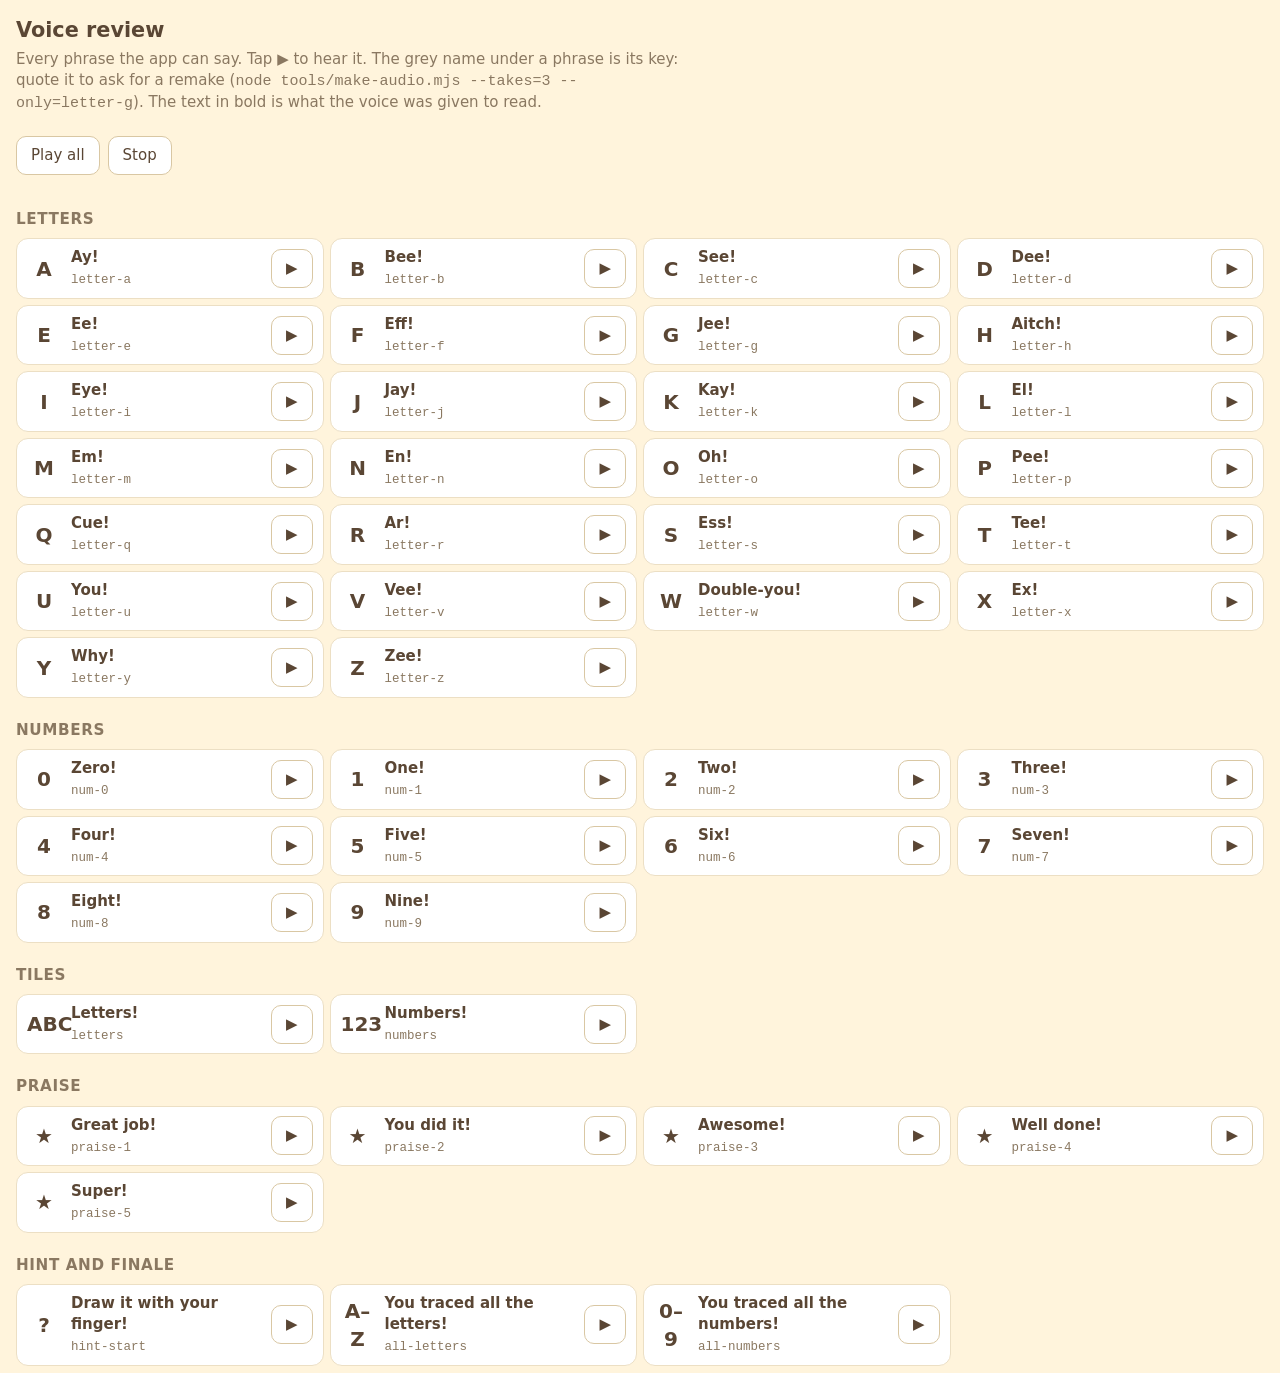
==== tools/audio-review.html @ ea1b4822 "First trial: free drawing over letters and numbers, voice and sounds Home with two tiles, a grid per" ====
<!doctype html>
<html lang="en">
<head>
<meta charset="utf-8">
<meta name="viewport" content="width=device-width, initial-scale=1">
<title>Trace Pop — voice review</title>
<style>
  * { box-sizing: border-box; }
  body { margin: 0; padding: 16px; background: #FFF4DC; color: #5A4634; font: 15px/1.4 system-ui, -apple-system, sans-serif; }
  h1 { font-size: 1.3rem; margin: 0 0 4px; }
  p.lead { margin: 0 0 14px; color: #8a7861; max-width: 70ch; }
  .bar { position: sticky; top: 0; z-index: 2; display: flex; gap: 8px; flex-wrap: wrap; padding: 8px 0 12px; background: #FFF4DC; }
  button { padding: 8px 14px; border: 1px solid #d9c7a3; border-radius: 10px; background: #fff; color: inherit; font: inherit; cursor: pointer; }
  h2 { margin: 22px 0 8px; font-size: 0.95rem; color: #8a7861; text-transform: uppercase; letter-spacing: 0.04em; }
  .rows { display: grid; grid-template-columns: repeat(auto-fill, minmax(250px, 1fr)); gap: 6px; }
  .row { display: grid; grid-template-columns: auto 1fr auto; gap: 10px; align-items: center; padding: 8px 10px; background: #fff; border: 1px solid #ecdfc4; border-radius: 12px; }
  .row.playing { outline: 3px solid #3D9BE9; }
  .row.missing { opacity: 0.55; }
  .sign { width: 34px; text-align: center; font-weight: 700; font-size: 1.25rem; }
  .text b { display: block; }
  .text small { color: #8a7861; font-family: ui-monospace, Menlo, monospace; }
</style>
</head>
<body>
<h1>Voice review</h1>
<p class="lead">Every phrase the app can say. Tap ▶ to hear it. The grey name under a phrase is its key: quote it to ask for a remake (<code>node tools/make-audio.mjs --takes=3 --only=letter-g</code>). The text in bold is what the voice was given to read.</p>
<div class="bar"><button id="all" type="button">Play all</button><button id="stop" type="button">Stop</button></div>
<div id="list"></div>
<script src="../js/glyphs.js"></script>
<script src="../js/speech.js"></script>
<script>
(function () {
  const { glyphs, speech } = window.TP;
  const audio = new Audio();
  let queue = [];
  let current = null;
  function playNext() {
    if (current) current.row.classList.remove('playing');
    current = queue.shift() || null;
    if (!current) return;
    current.row.classList.add('playing');
    current.row.scrollIntoView({ block: 'nearest' });
    audio.src = current.src;
    audio.play().catch(playNext);
  }
  audio.addEventListener('ended', () => setTimeout(playNext, 500));
  audio.addEventListener('error', () => { if (current) current.row.classList.add('missing'); playNext(); });
  function play(list) { audio.pause(); if (current) current.row.classList.remove('playing'); queue = list.slice(); playNext(); }

  const groups = [
    ['Letters', glyphs.set('letter').map((g) => [speech.keyFor(g), g.id])],
    ['Numbers', glyphs.set('number').map((g) => [speech.keyFor(g), g.id])],
    ['Tiles', [['letters', 'ABC'], ['numbers', '123']]],
    ['Praise', speech.PRAISE.map((k) => [k, '★'])],
    ['Hint and finale', [['hint-start', '?'], ['all-letters', 'A–Z'], ['all-numbers', '0–9']]],
  ];
  const list = document.getElementById('list');
  const rows = [];
  for (const [title, items] of groups) {
    const h = document.createElement('h2');
    h.textContent = title;
    const box = document.createElement('div');
    box.className = 'rows';
    list.append(h, box);
    for (const [key, sign] of items) {
      const row = document.createElement('div');
      row.className = 'row';
      row.innerHTML = '<div class="sign"></div><div class="text"><b></b><small></small></div><button type="button">▶</button>';
      row.querySelector('.sign').textContent = sign;
      row.querySelector('b').textContent = speech.SAY[key] || '(no phrase)';
      row.querySelector('small').textContent = key;
      const item = { row, src: '../' + speech.url(key) };
      row.querySelector('button').addEventListener('click', () => play([item]));
      box.append(row);
      rows.push(item);
    }
  }
  document.getElementById('all').addEventListener('click', () => play(rows));
  document.getElementById('stop').addEventListener('click', () => { queue = []; audio.pause(); if (current) current.row.classList.remove('playing'); current = null; });
})();
</script>
</body>
</html>
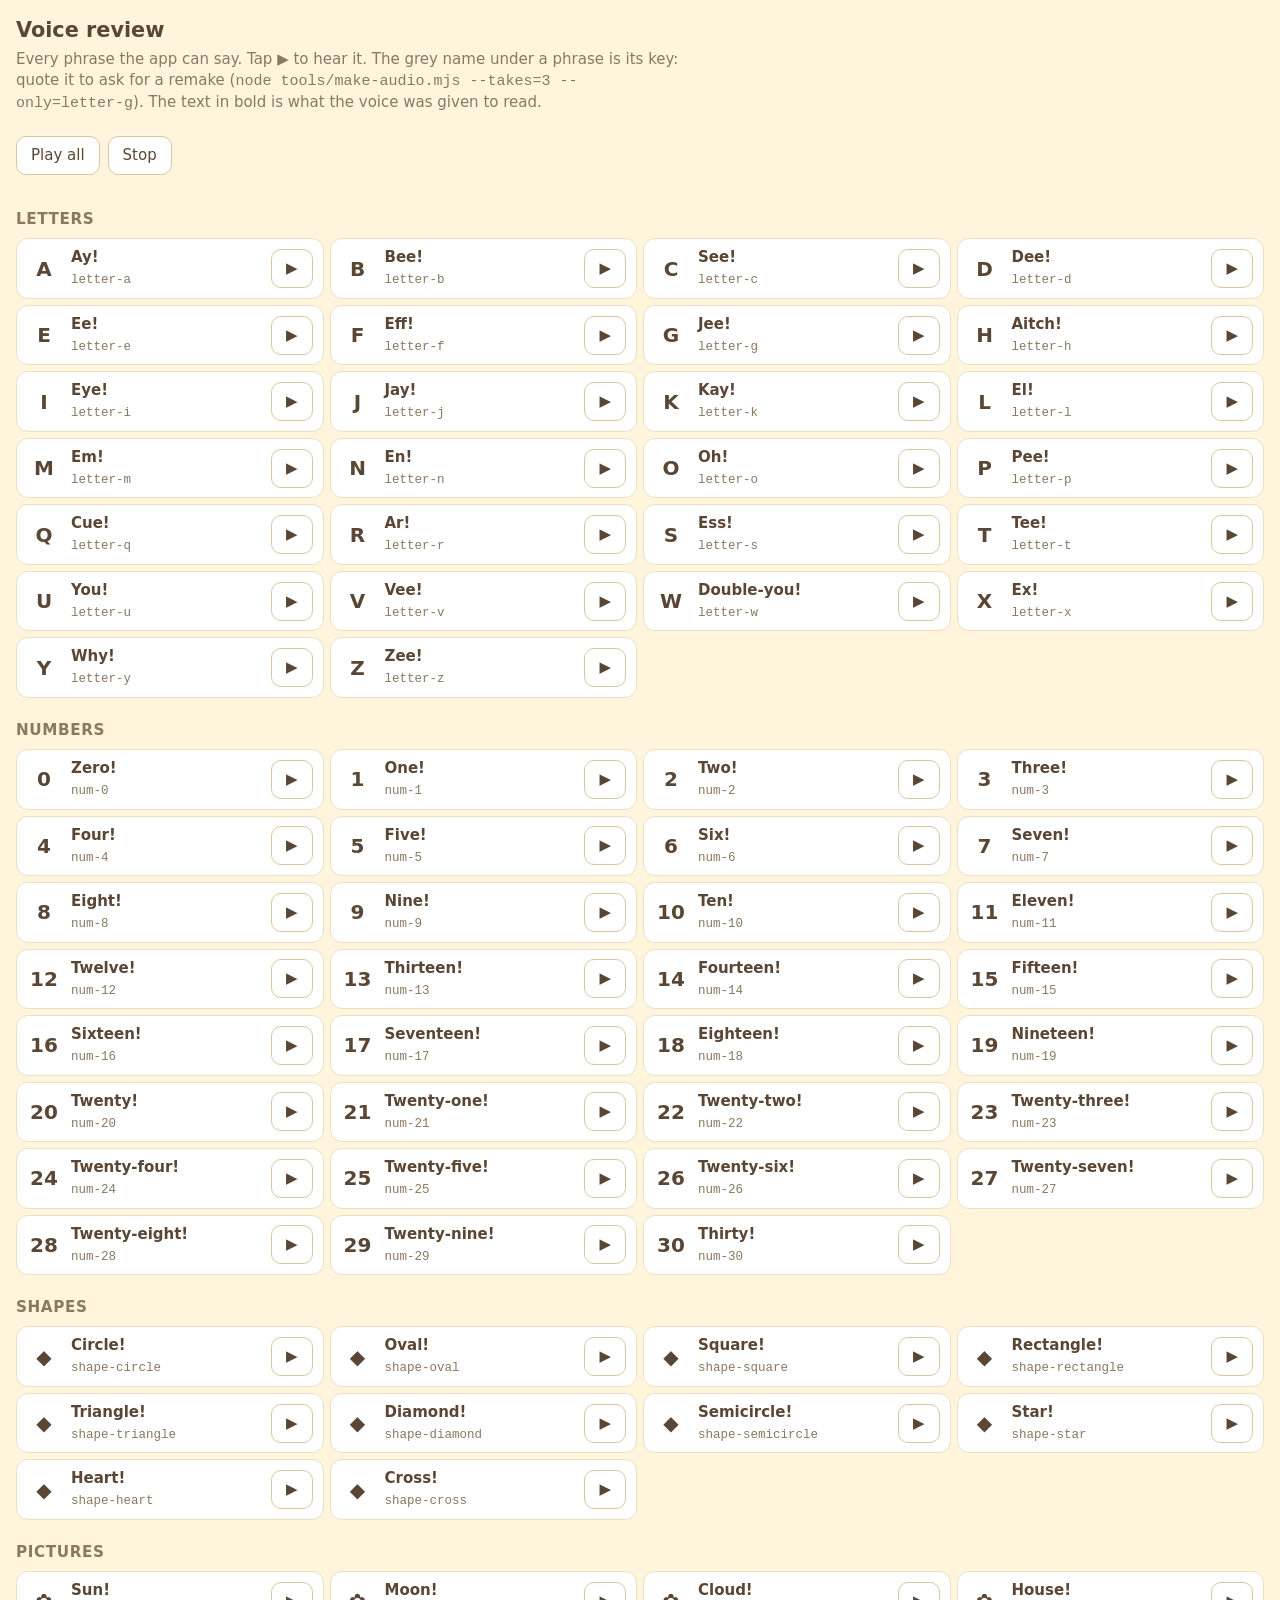
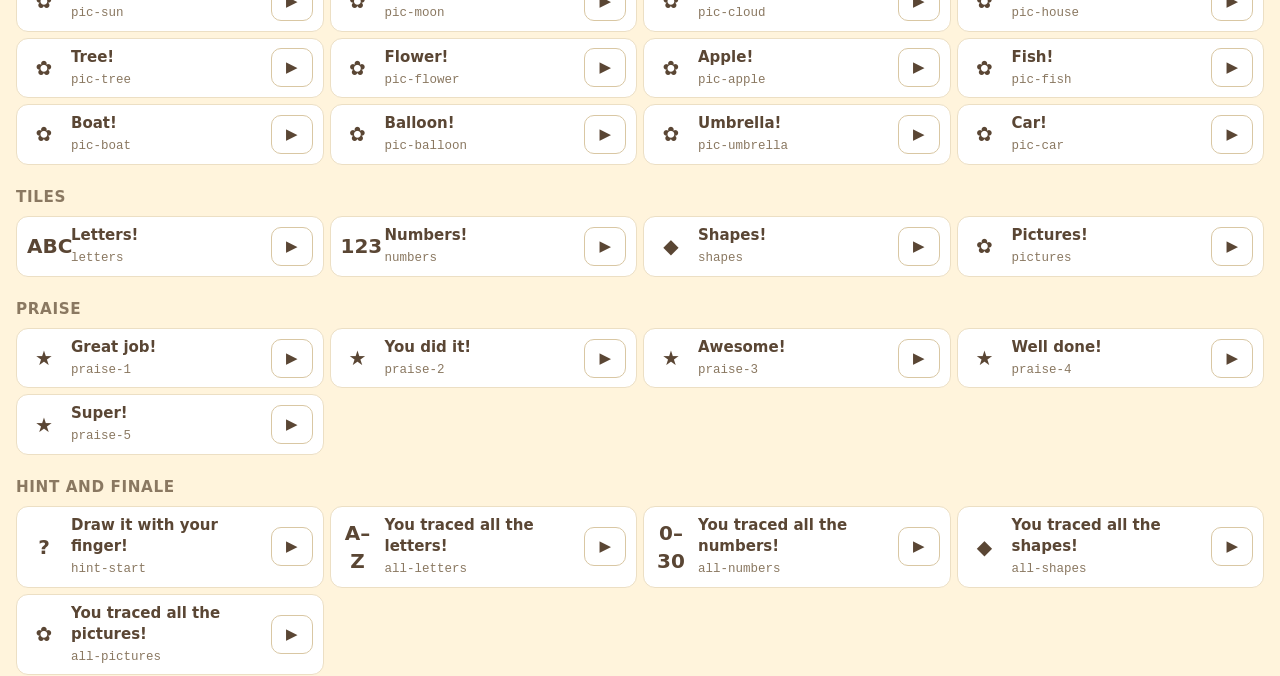
==== commit 3fb3877f: "Shapes and pictures to trace; a bigger 'next' button instead of the card Two new sets, with voice: 1" ====
--- a/tools/audio-review.html
+++ b/tools/audio-review.html
@@ -50,9 +50,11 @@
   const groups = [
     ['Letters', glyphs.set('letter').map((g) => [speech.keyFor(g), g.id])],
     ['Numbers', glyphs.set('number').map((g) => [speech.keyFor(g), g.id])],
-    ['Tiles', [['letters', 'ABC'], ['numbers', '123']]],
+    ['Shapes', glyphs.set('shape').map((g) => [speech.keyFor(g), '◆'])],
+    ['Pictures', glyphs.set('picture').map((g) => [speech.keyFor(g), '✿'])],
+    ['Tiles', [['letters', 'ABC'], ['numbers', '123'], ['shapes', '◆'], ['pictures', '✿']]],
     ['Praise', speech.PRAISE.map((k) => [k, '★'])],
-    ['Hint and finale', [['hint-start', '?'], ['all-letters', 'A–Z'], ['all-numbers', '0–9']]],
+    ['Hint and finale', [['hint-start', '?'], ['all-letters', 'A–Z'], ['all-numbers', '0–30'], ['all-shapes', '◆'], ['all-pictures', '✿']]],
   ];
   const list = document.getElementById('list');
   const rows = [];
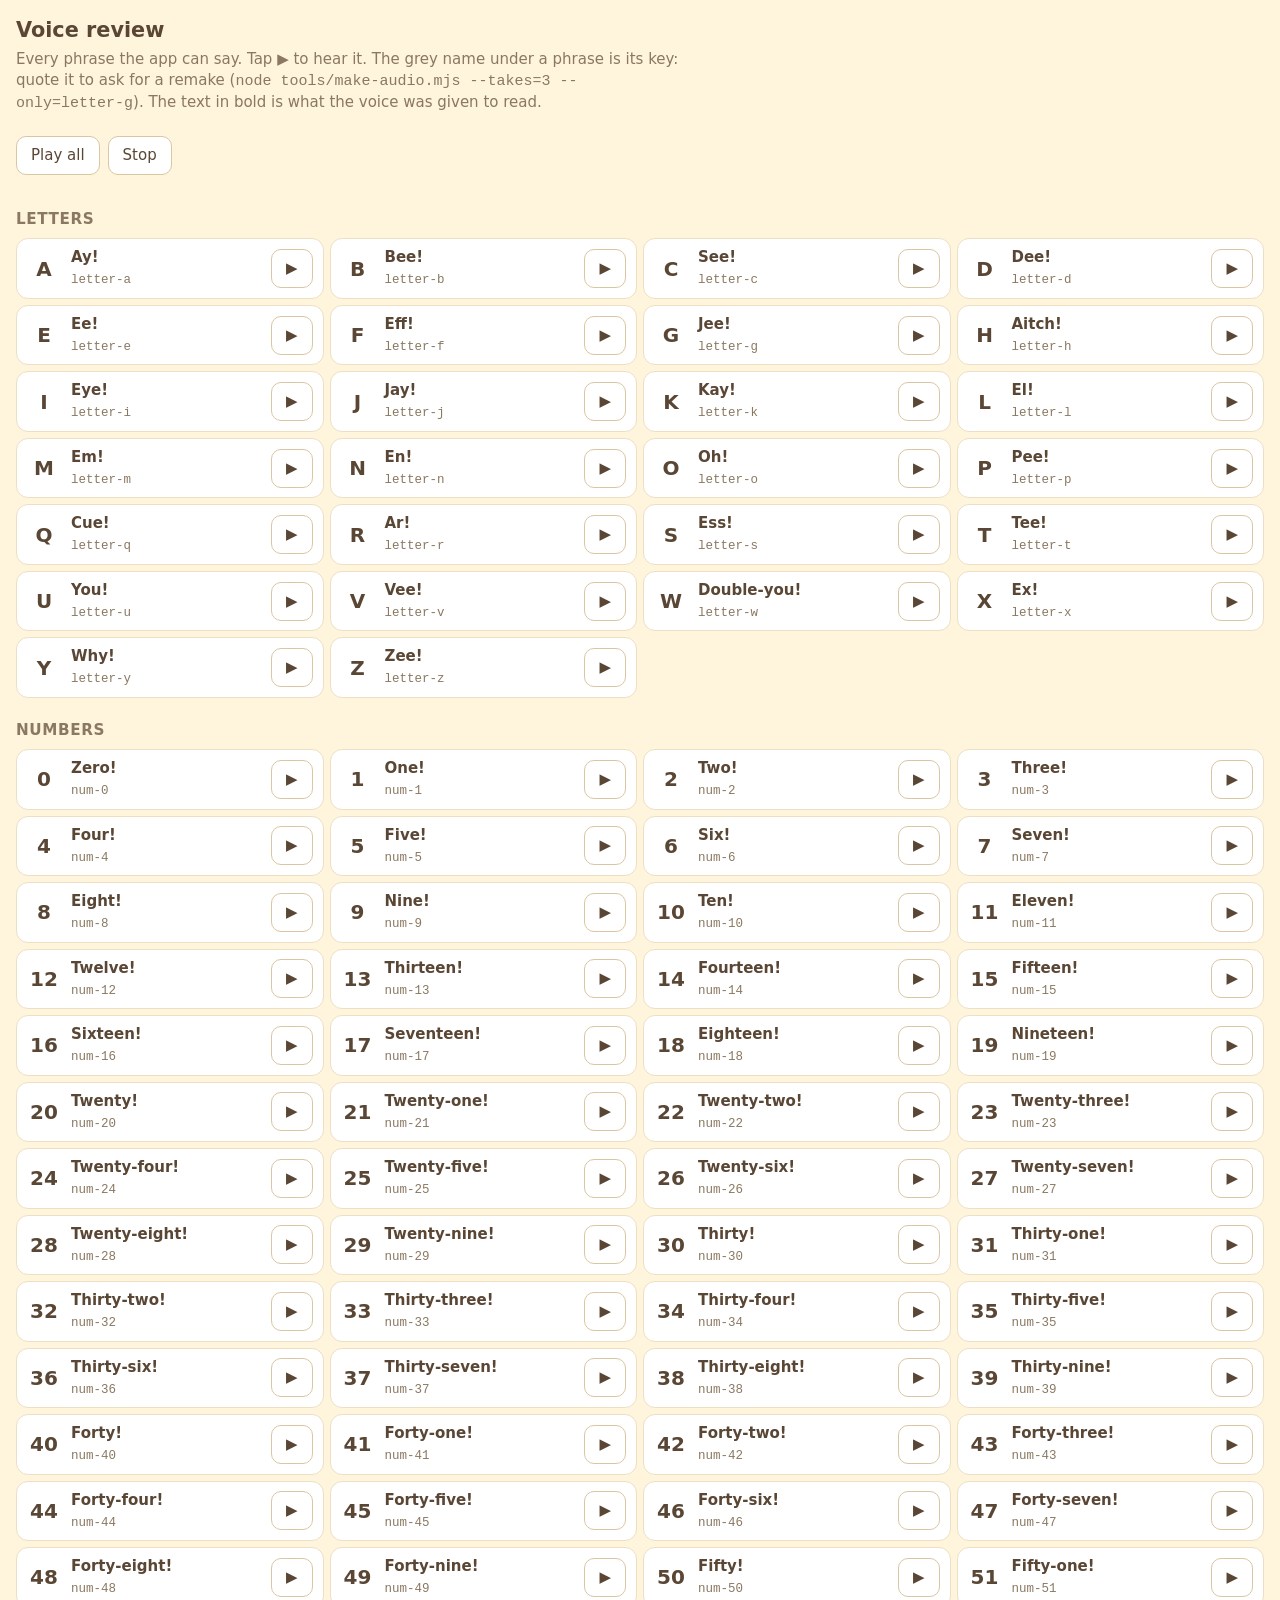
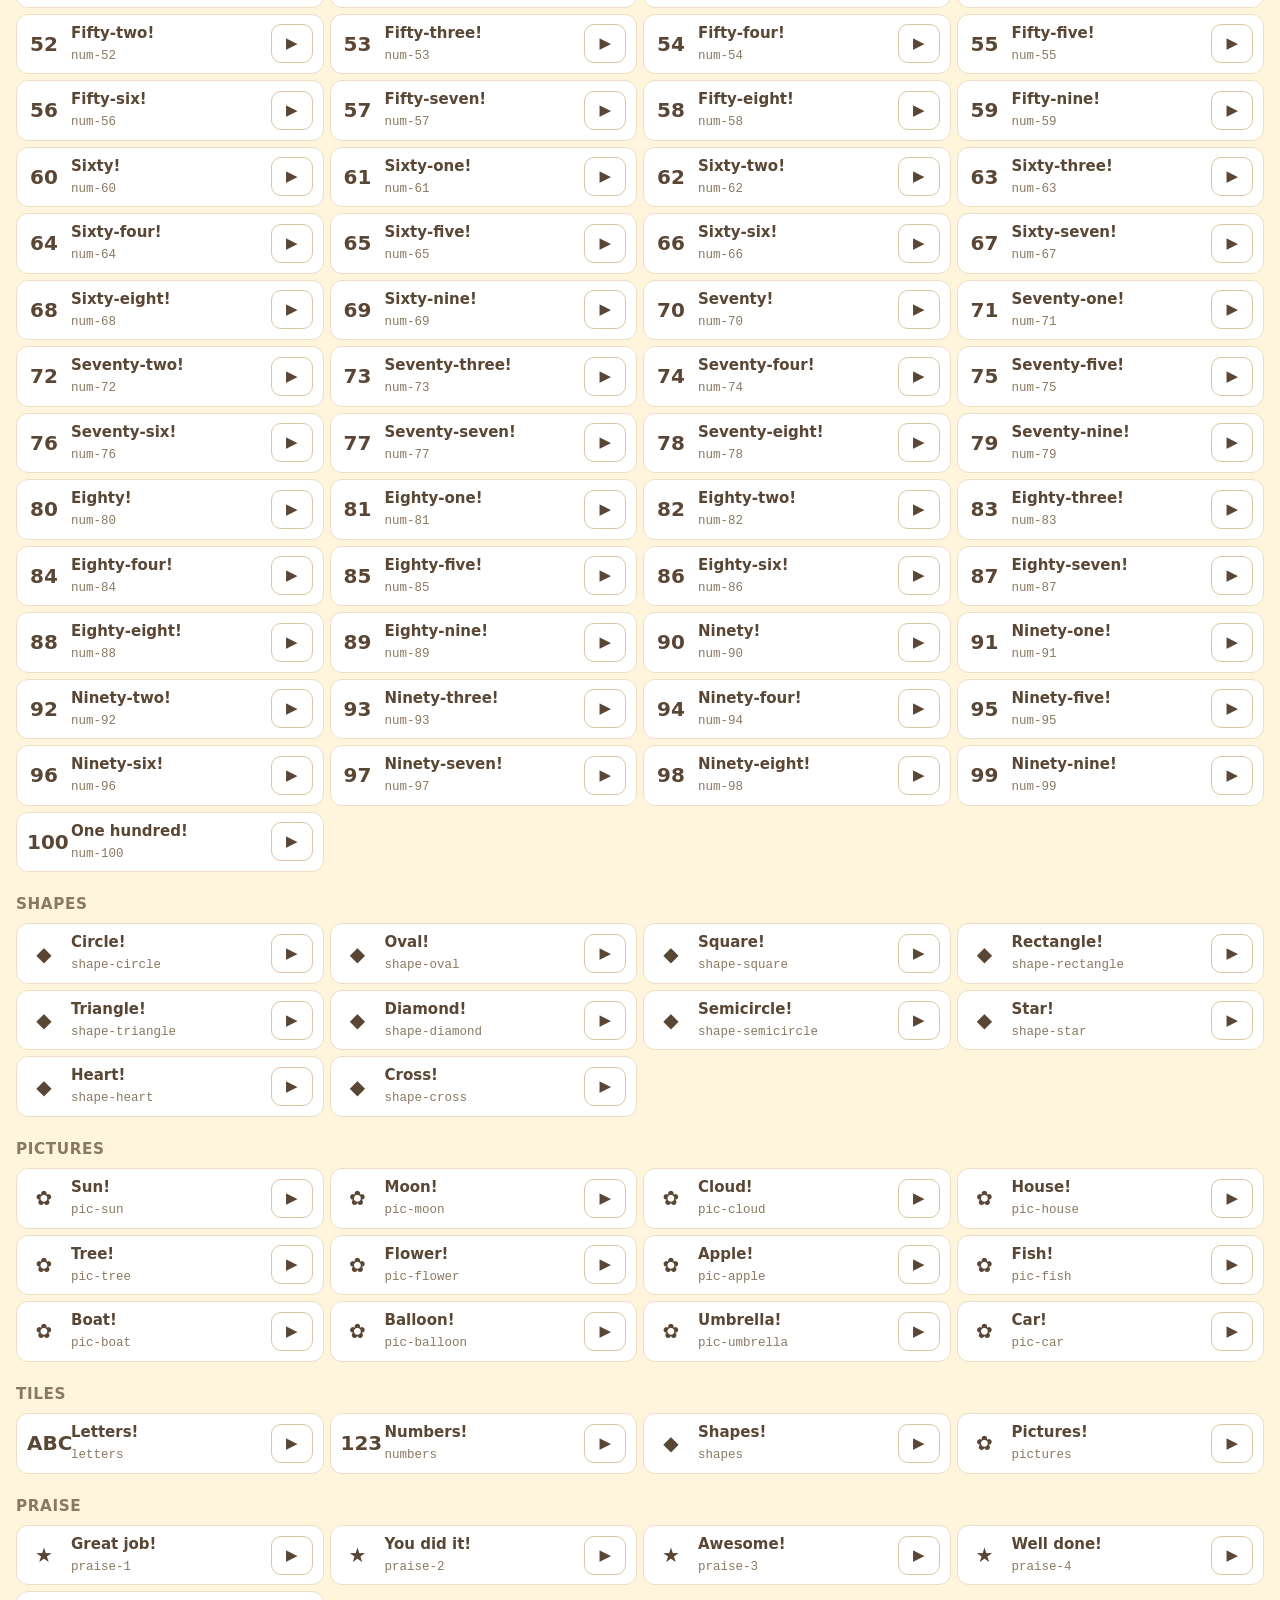
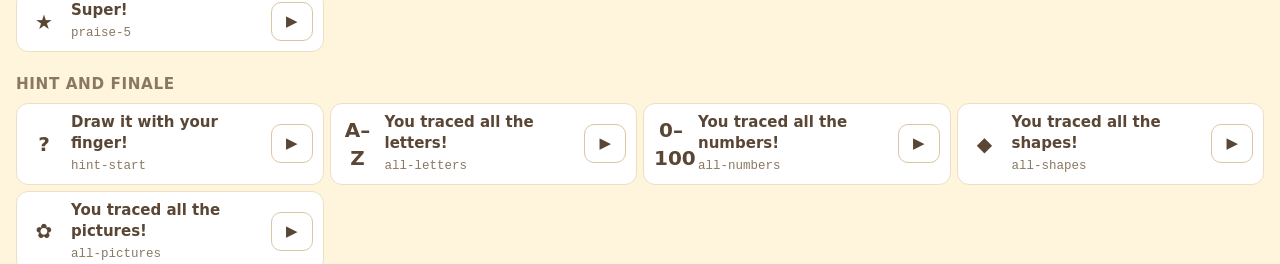
==== commit 2cd11844: "Numbers to 100, voiced; the numbers grid in pages of twenty - The numbers go up to 100, each with it" ====
--- a/tools/audio-review.html
+++ b/tools/audio-review.html
@@ -54,7 +54,7 @@
     ['Pictures', glyphs.set('picture').map((g) => [speech.keyFor(g), '✿'])],
     ['Tiles', [['letters', 'ABC'], ['numbers', '123'], ['shapes', '◆'], ['pictures', '✿']]],
     ['Praise', speech.PRAISE.map((k) => [k, '★'])],
-    ['Hint and finale', [['hint-start', '?'], ['all-letters', 'A–Z'], ['all-numbers', '0–30'], ['all-shapes', '◆'], ['all-pictures', '✿']]],
+    ['Hint and finale', [['hint-start', '?'], ['all-letters', 'A–Z'], ['all-numbers', '0–100'], ['all-shapes', '◆'], ['all-pictures', '✿']]],
   ];
   const list = document.getElementById('list');
   const rows = [];
